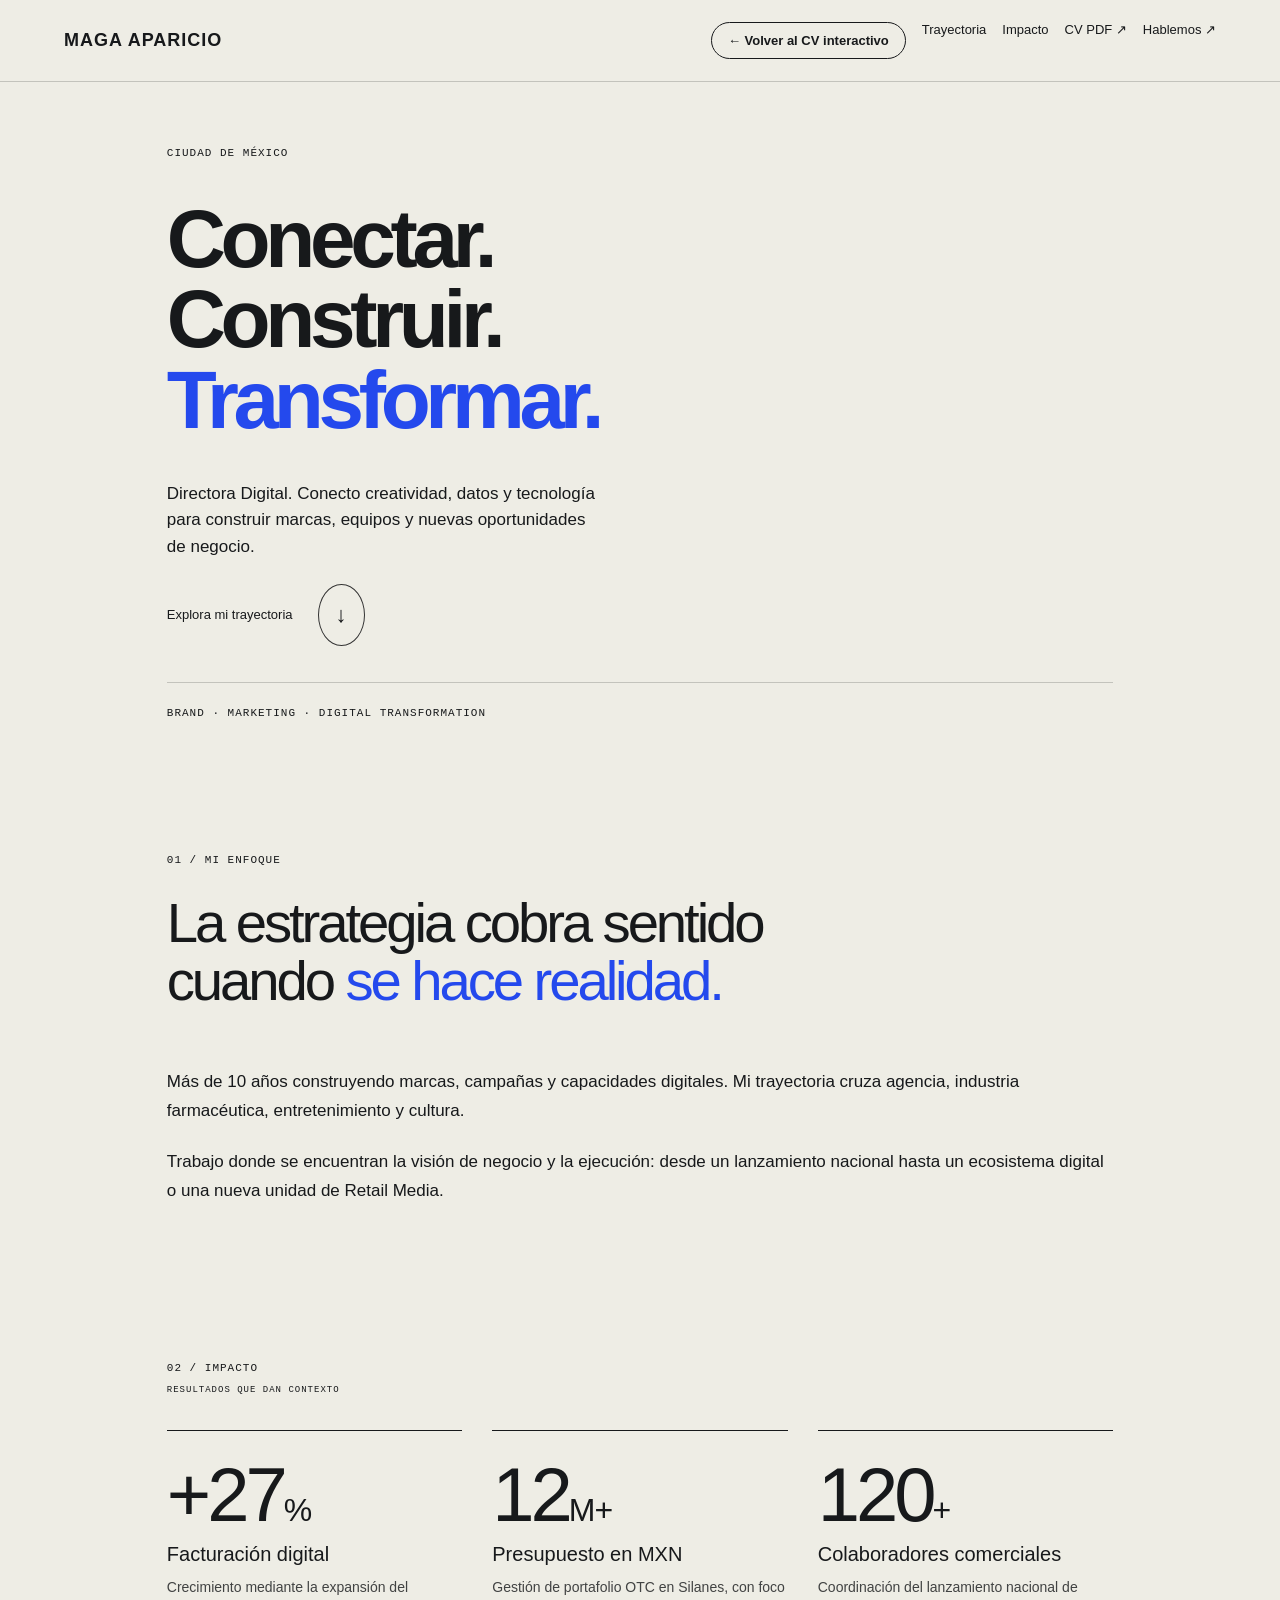
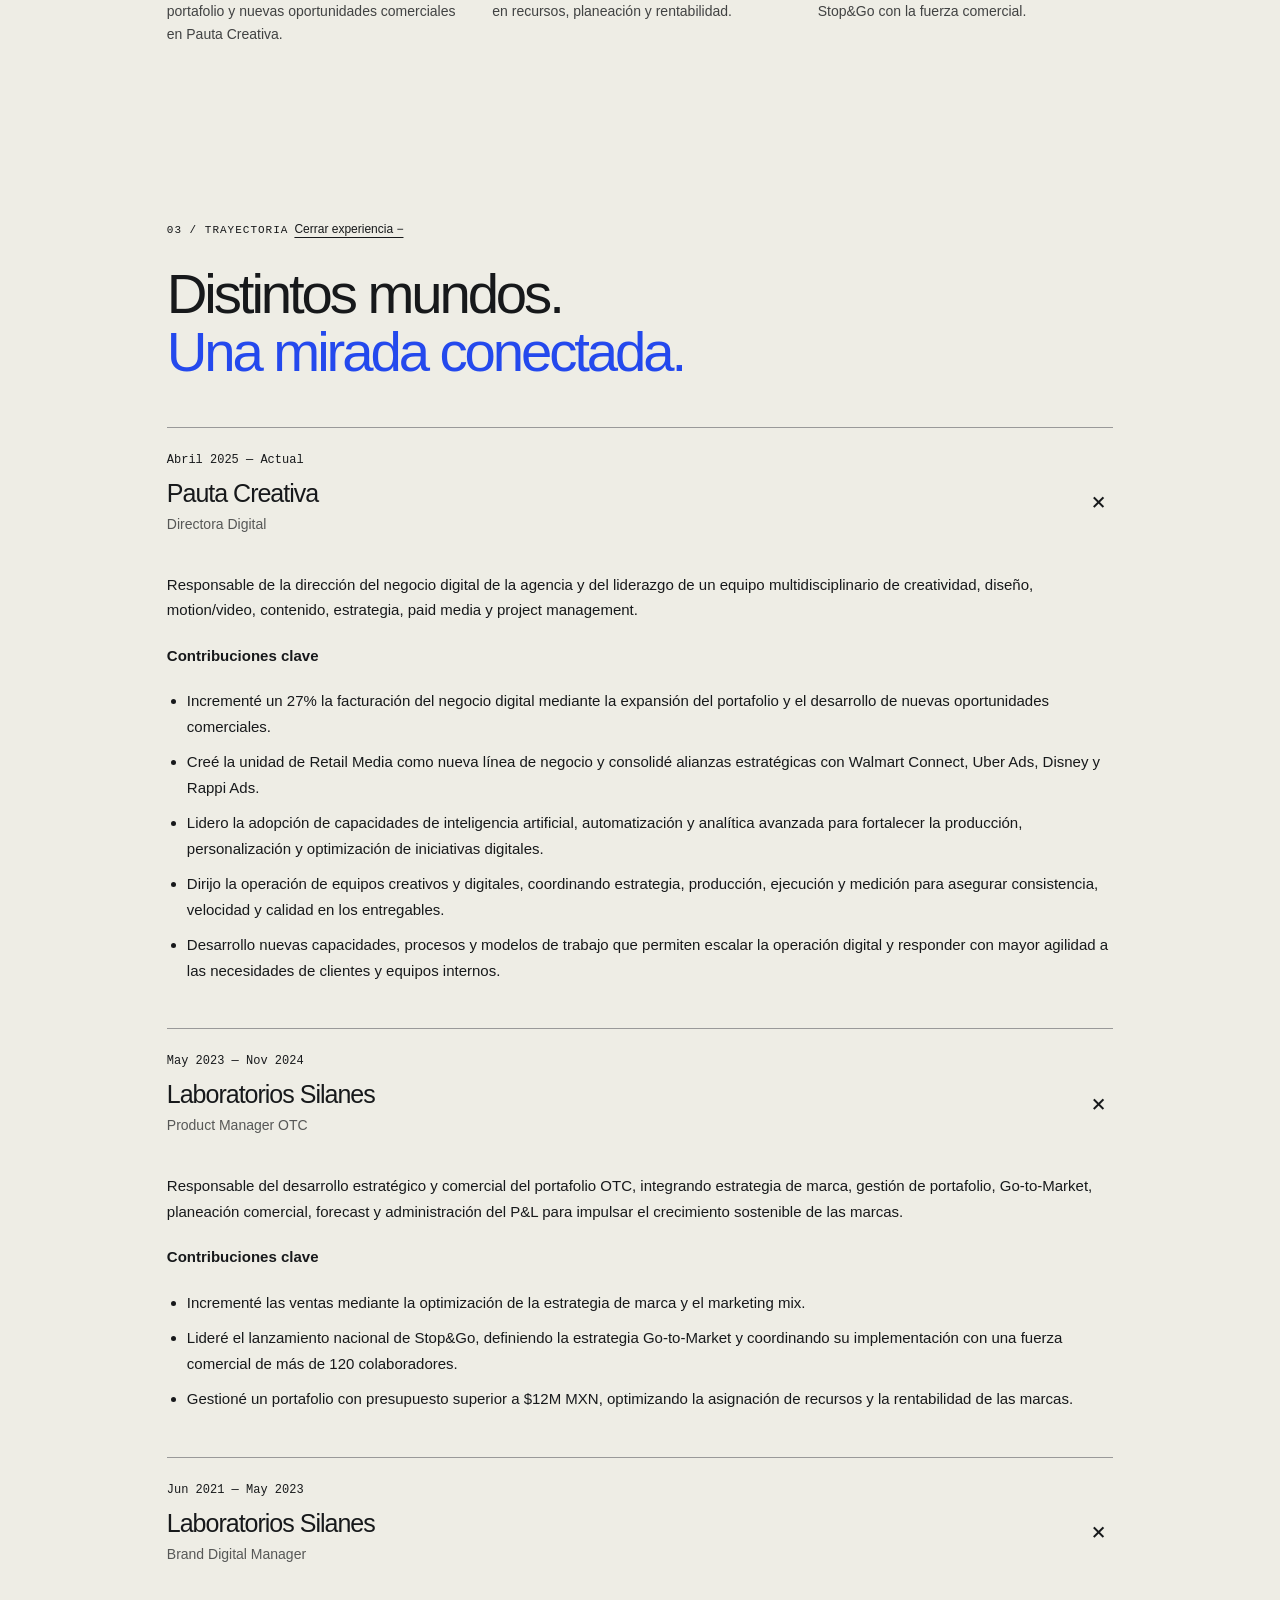
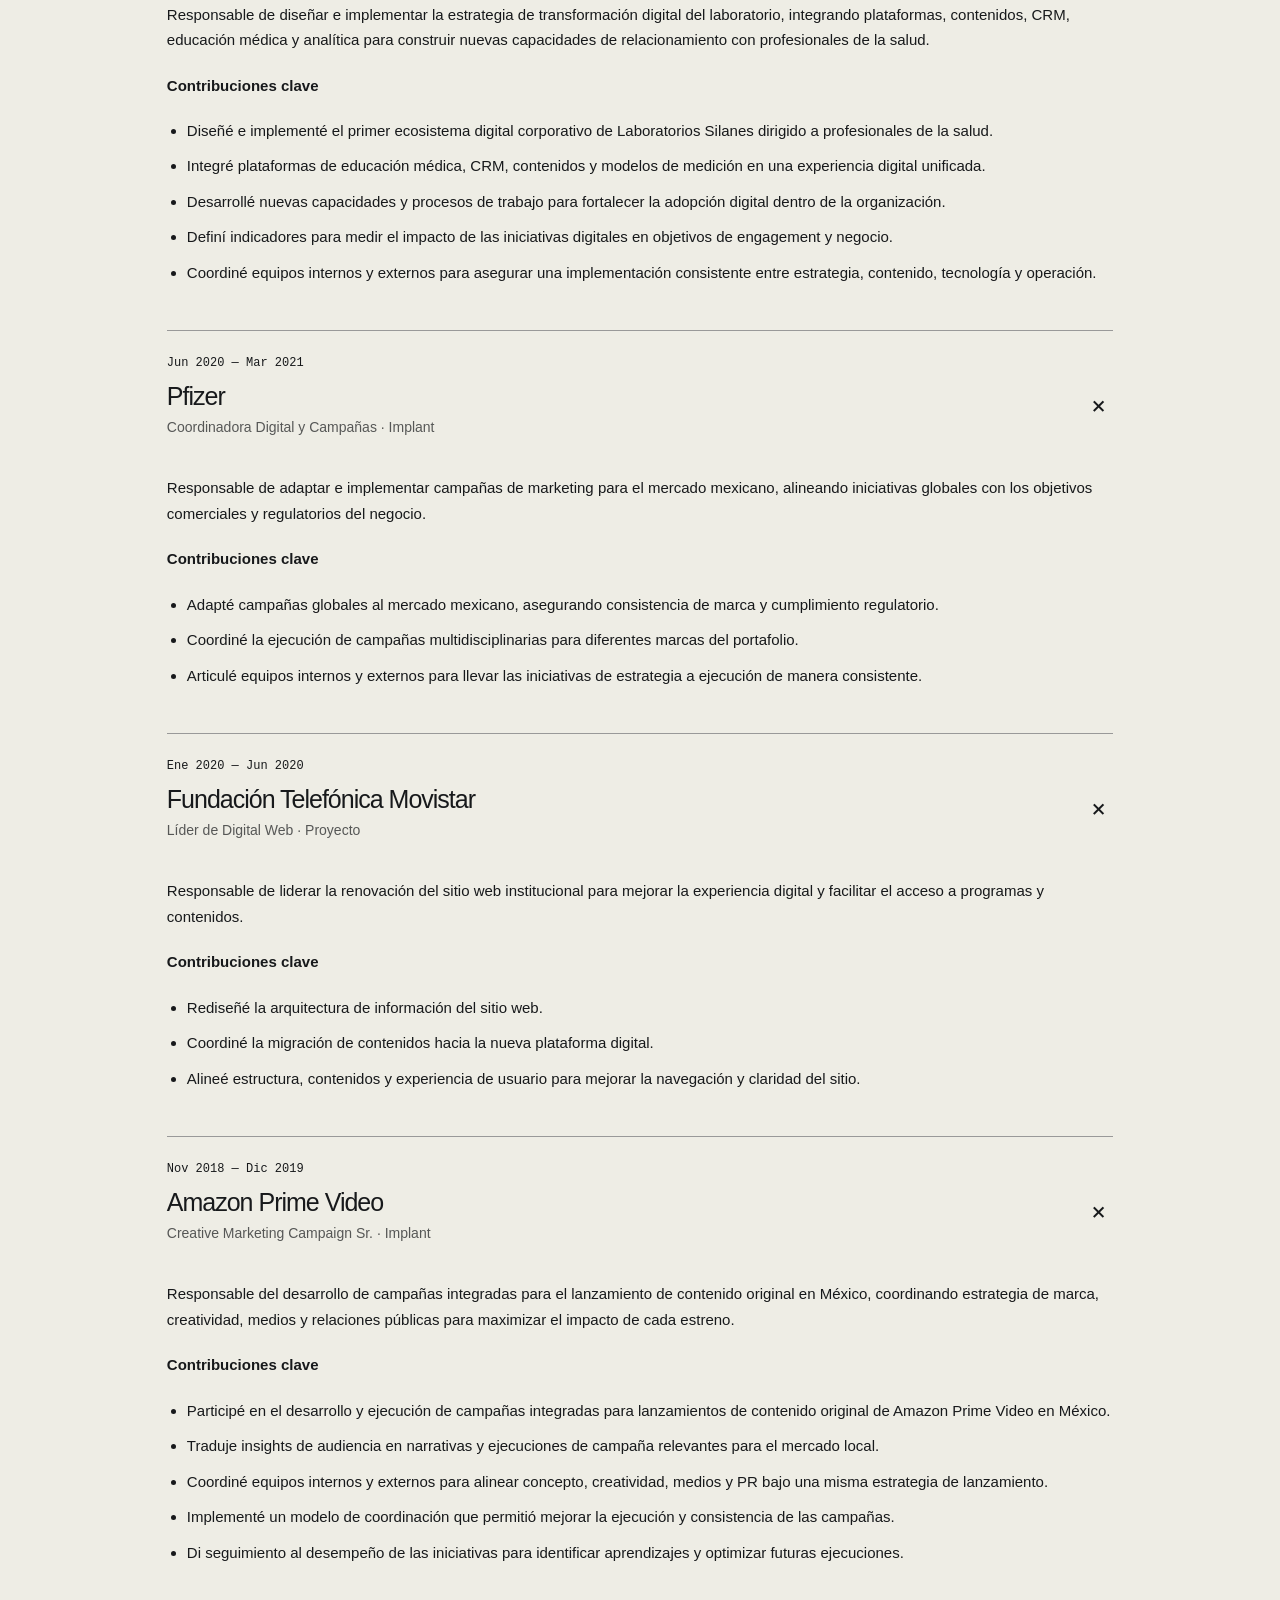
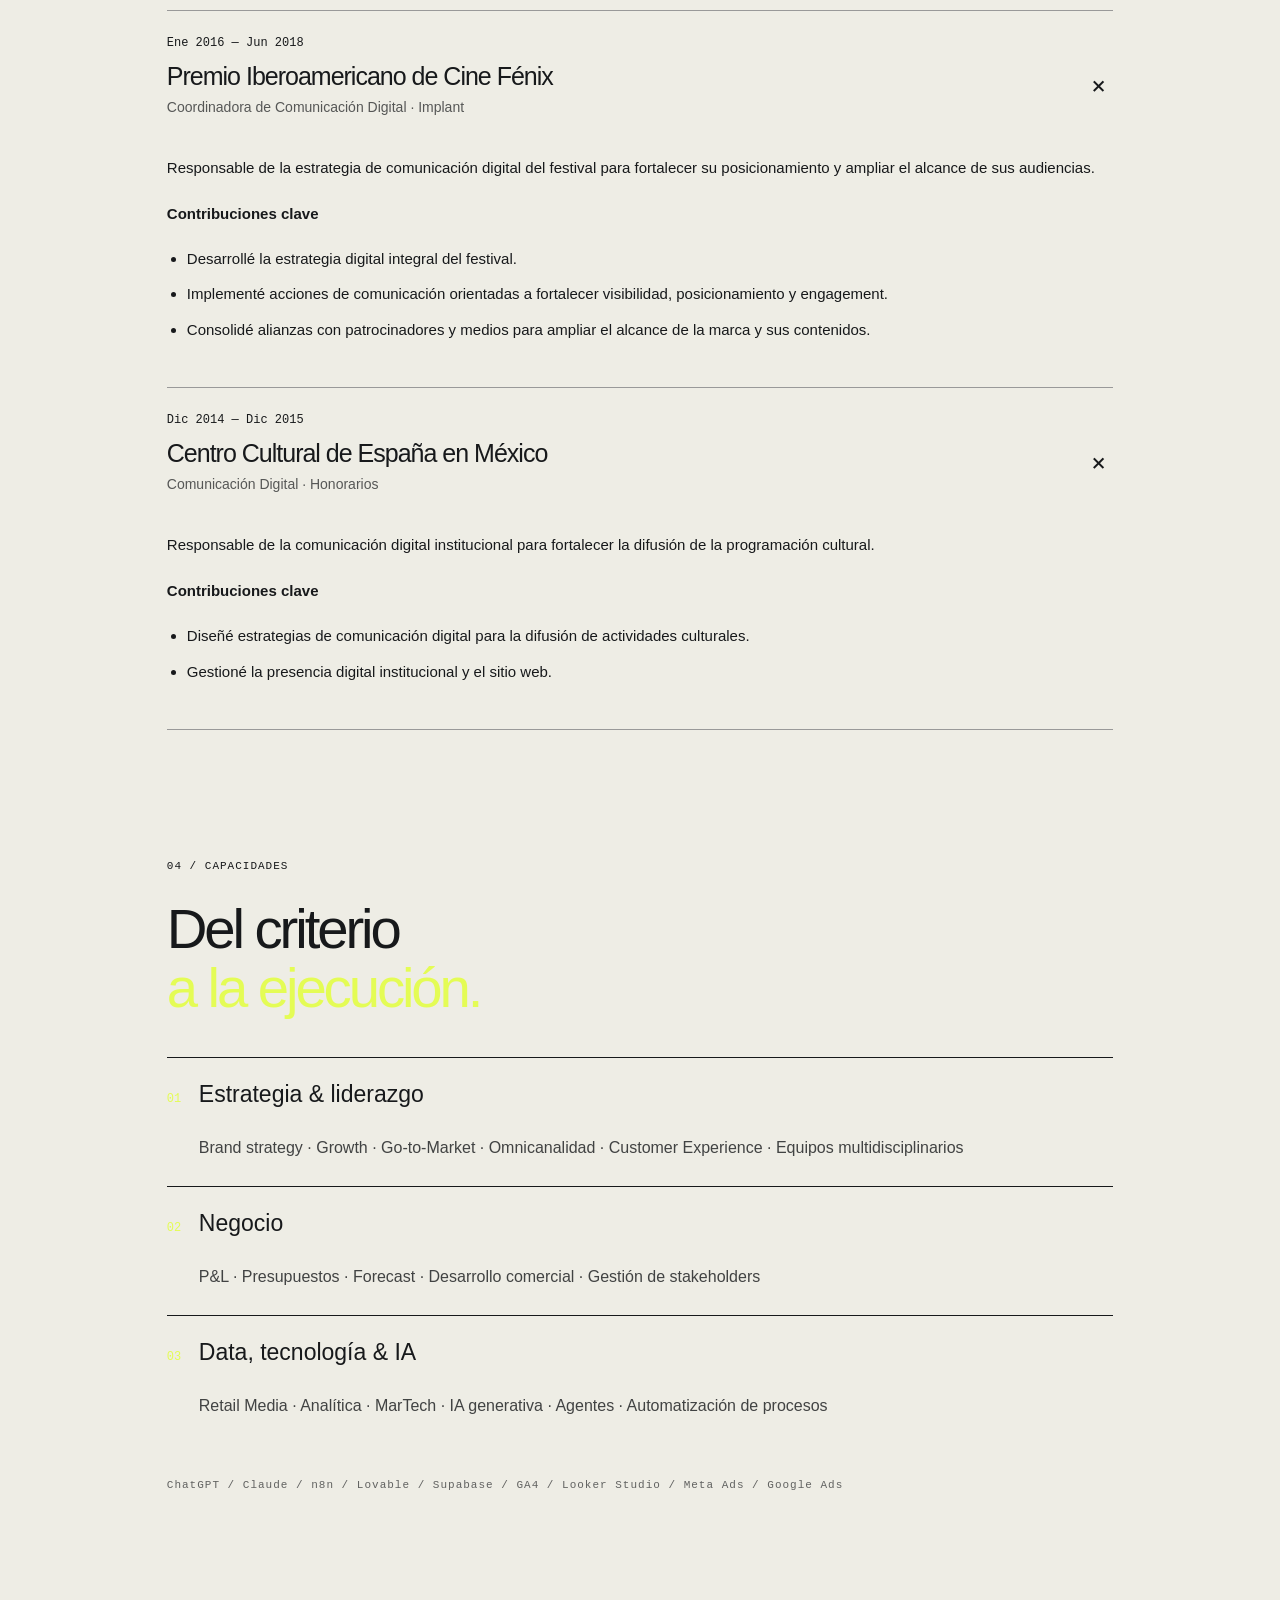
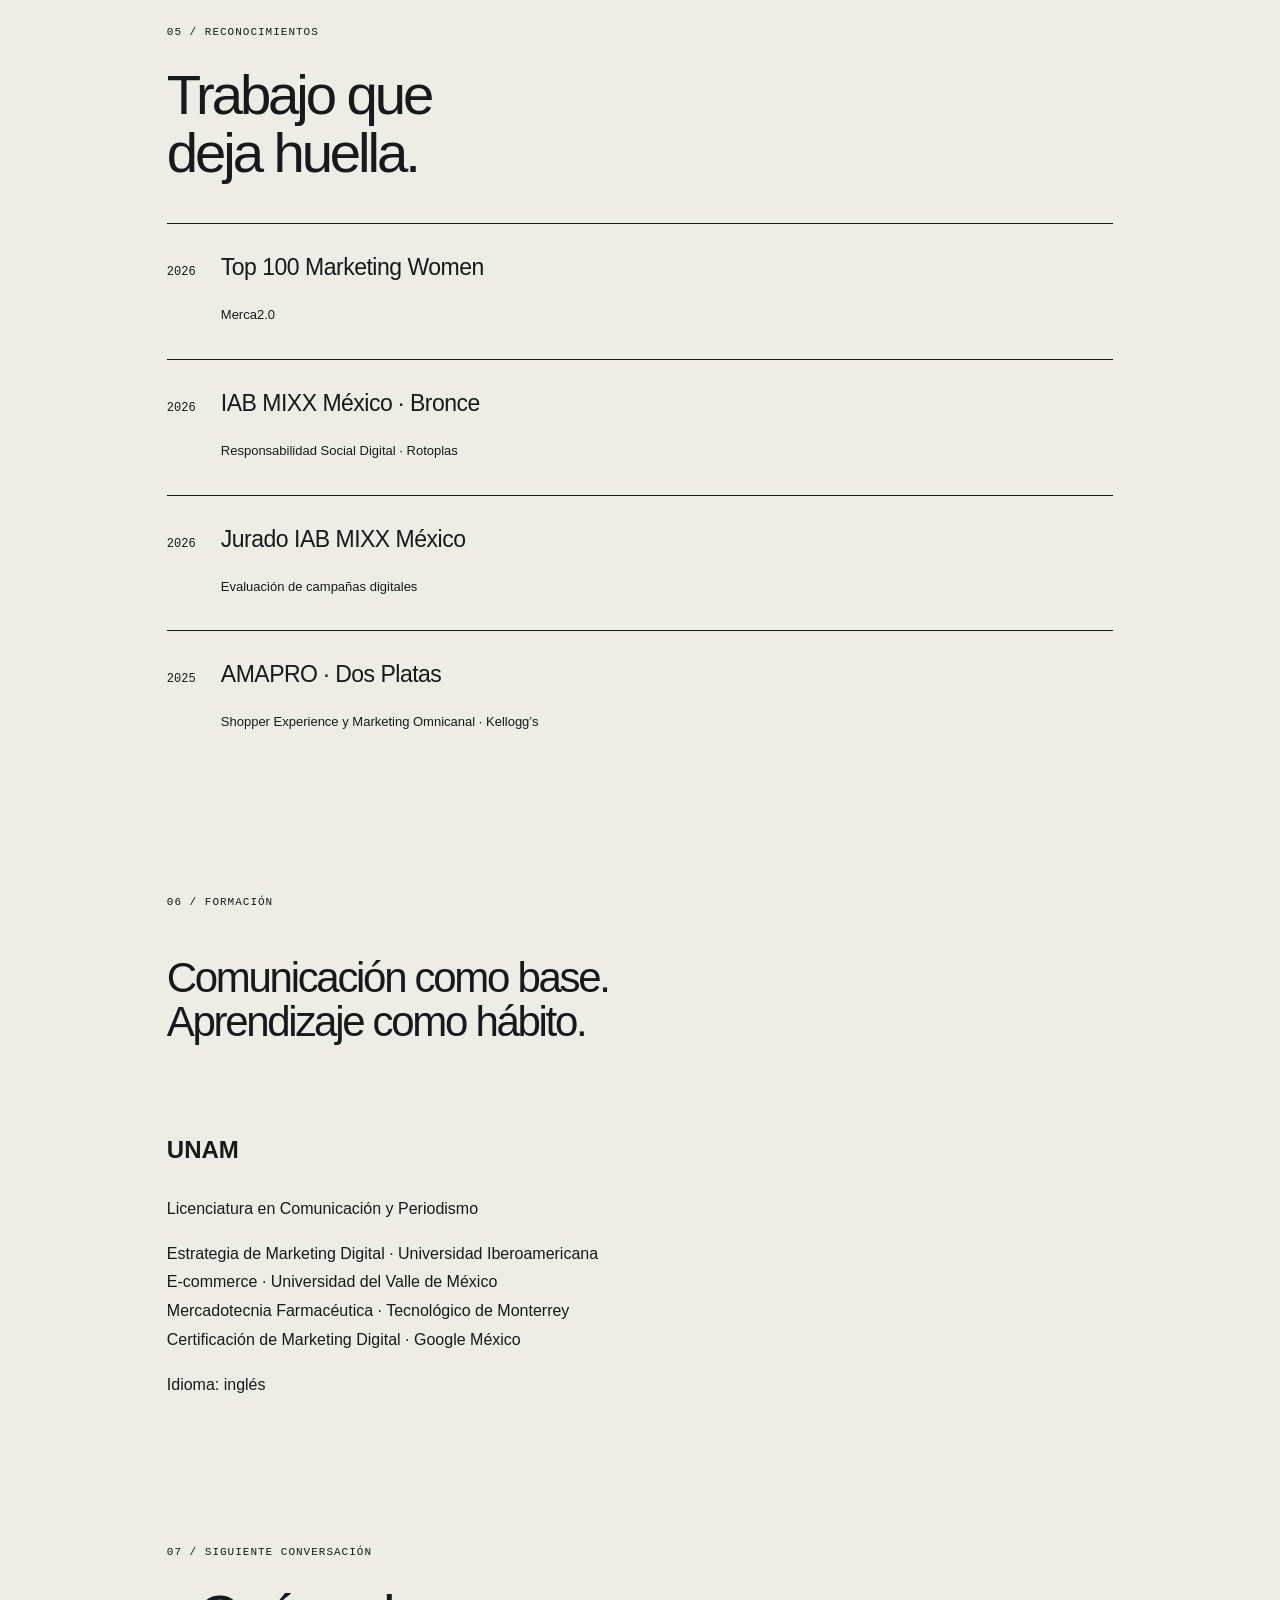
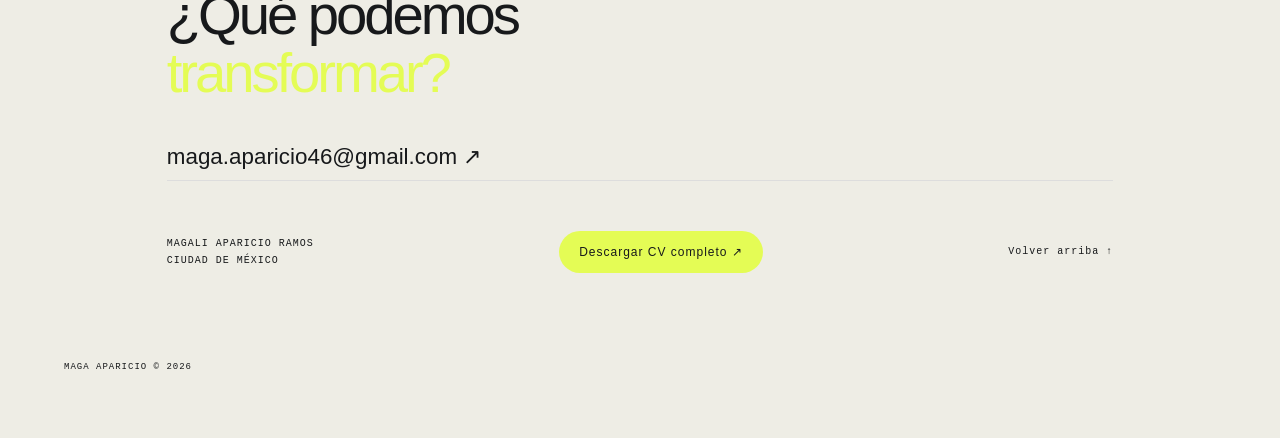
==== cv/index.html @ c17dc45f "Publicar CV interactivo de Maga Aparicio" ====
<!doctype html><html lang="es"><head><base href="../"><meta charset="UTF-8"><meta name="viewport" content="width=device-width, initial-scale=1"><meta name="description" content="Maga Aparicio. Liderazgo en marketing, negocio digital y transformación."><title>Maga Aparicio — Conectar para transformar</title><link rel="stylesheet" href="cv.css"></head><body><header><a href="#inicio" class="brand">MAGA APARICIO</a><nav><a class="back-interactive" href="index.html#hecho">← Volver al CV interactivo</a><a href="#experiencia">Trayectoria</a><a href="#impacto">Impacto</a><a href="Maga-Aparicio-CV.pdf" target="_blank" rel="noopener">CV PDF ↗</a><a href="#contacto">Hablemos ↗</a></nav><button id="motion" aria-pressed="false">Pausar 3D</button></header><div class="stage" id="scene" aria-hidden="true"><div class="fallback">✳</div><span class="node-label label-a">ESTRATEGIA</span><span class="node-label label-b">NEGOCIO</span><span class="node-label label-c">TECNOLOGÍA</span></div><div class="scroll-meter"><span id="chapter">CONECTAR</span><div><i id="progress"></i></div><span id="percent">0%</span></div><main><section class="hero" id="inicio"><div class="eyebrow">CIUDAD DE MÉXICO</div><h1>Conectar.<br>Construir.<br><em>Transformar.</em></h1><div class="hero-bottom"><p>Directora Digital. Conecto creatividad, datos y tecnología para construir marcas, equipos y nuevas oportunidades de negocio.</p><a class="round-link" href="#experiencia">Explora mi trayectoria <span>↓</span></a></div><div class="hero-foot"><span>BRAND · MARKETING · DIGITAL TRANSFORMATION</span><span>DESPLAZA PARA EXPLORAR ↓</span></div></section><section class="intro"><span class="kicker">01 / MI ENFOQUE</span><h2>La estrategia cobra sentido<br>cuando <em>se hace realidad.</em></h2><div class="intro-copy"><p>Más de 10 años construyendo marcas, campañas y capacidades digitales. Mi trayectoria cruza agencia, industria farmacéutica, entretenimiento y cultura.</p><p>Trabajo donde se encuentran la visión de negocio y la ejecución: desde un lanzamiento nacional hasta un ecosistema digital o una nueva unidad de Retail Media.</p></div></section><section id="impacto" class="impact"><div class="section-top"><span class="kicker">02 / IMPACTO</span><span>RESULTADOS QUE DAN CONTEXTO</span></div><div class="metrics"><article><strong>+27<span>%</span></strong><h3>Facturación digital</h3><p>Crecimiento mediante la expansión del portafolio y nuevas oportunidades comerciales en Pauta Creativa.</p></article><article><strong>12<span>M+</span></strong><h3>Presupuesto en MXN</h3><p>Gestión de portafolio OTC en Silanes, con foco en recursos, planeación y rentabilidad.</p></article><article><strong>120<span>+</span></strong><h3>Colaboradores comerciales</h3><p>Coordinación del lanzamiento nacional de Stop&Go con la fuerza comercial.</p></article></div></section><section id="experiencia" class="experience"><div class="section-top"><span class="kicker">03 / TRAYECTORIA</span><button class="text-button" id="expand">Cerrar experiencia −</button></div><h2>Distintos mundos.<br><em>Una mirada conectada.</em></h2><div id="timeline"></div></section><section class="capabilities"><span class="kicker">04 / CAPACIDADES</span><h2>Del criterio<br><em>a la ejecución.</em></h2><div class="skill-row"><span>01</span><h3>Estrategia & liderazgo</h3><p>Brand strategy · Growth · Go-to-Market · Omnicanalidad · Customer Experience · Equipos multidisciplinarios</p></div><div class="skill-row"><span>02</span><h3>Negocio</h3><p>P&L · Presupuestos · Forecast · Desarrollo comercial · Gestión de stakeholders</p></div><div class="skill-row"><span>03</span><h3>Data, tecnología & IA</h3><p>Retail Media · Analítica · MarTech · IA generativa · Agentes · Automatización de procesos</p></div><div class="tools">ChatGPT / Claude / n8n / Lovable / Supabase / GA4 / Looker Studio / Meta Ads / Google Ads</div></section><section class="recognition"><span class="kicker">05 / RECONOCIMIENTOS</span><h2>Trabajo que<br><em>deja huella.</em></h2><div class="award"><span>2026</span><h3>Top 100 Marketing Women</h3><p>Merca2.0</p></div><div class="award"><span>2026</span><h3>IAB MIXX México · Bronce</h3><p>Responsabilidad Social Digital · Rotoplas</p></div><div class="award"><span>2026</span><h3>Jurado IAB MIXX México</h3><p>Evaluación de campañas digitales</p></div><div class="award"><span>2025</span><h3>AMAPRO · Dos Platas</h3><p>Shopper Experience y Marketing Omnicanal · Kellogg’s</p></div></section><section class="education"><span class="kicker">06 / FORMACIÓN</span><h2>Comunicación como base.<br>Aprendizaje como hábito.</h2><div><h3>UNAM</h3><p>Licenciatura en Comunicación y Periodismo</p><p>Estrategia de Marketing Digital · Universidad Iberoamericana<br>E-commerce · Universidad del Valle de México<br>Mercadotecnia Farmacéutica · Tecnológico de Monterrey<br>Certificación de Marketing Digital · Google México</p><p>Idioma: inglés</p></div></section><section class="contact" id="contacto"><span class="kicker">07 / SIGUIENTE CONVERSACIÓN</span><h2>¿Qué podemos<br><em>transformar?</em></h2><a class="contact-link" href="mailto:maga.aparicio46@gmail.com">maga.aparicio46@gmail.com ↗</a><div class="contact-bottom"><span>MAGALI APARICIO RAMOS<br>CIUDAD DE MÉXICO</span><a class="download" href="Maga-Aparicio-CV.pdf" download>Descargar CV completo ↗</a><a href="#inicio">Volver arriba ↑</a></div></section></main><footer><span>MAGA APARICIO © 2026</span><span>ESTRATEGIA CON CRITERIO. EJECUCIÓN CON INTENCIÓN.</span></footer><script src="content.js"></script></body></html>
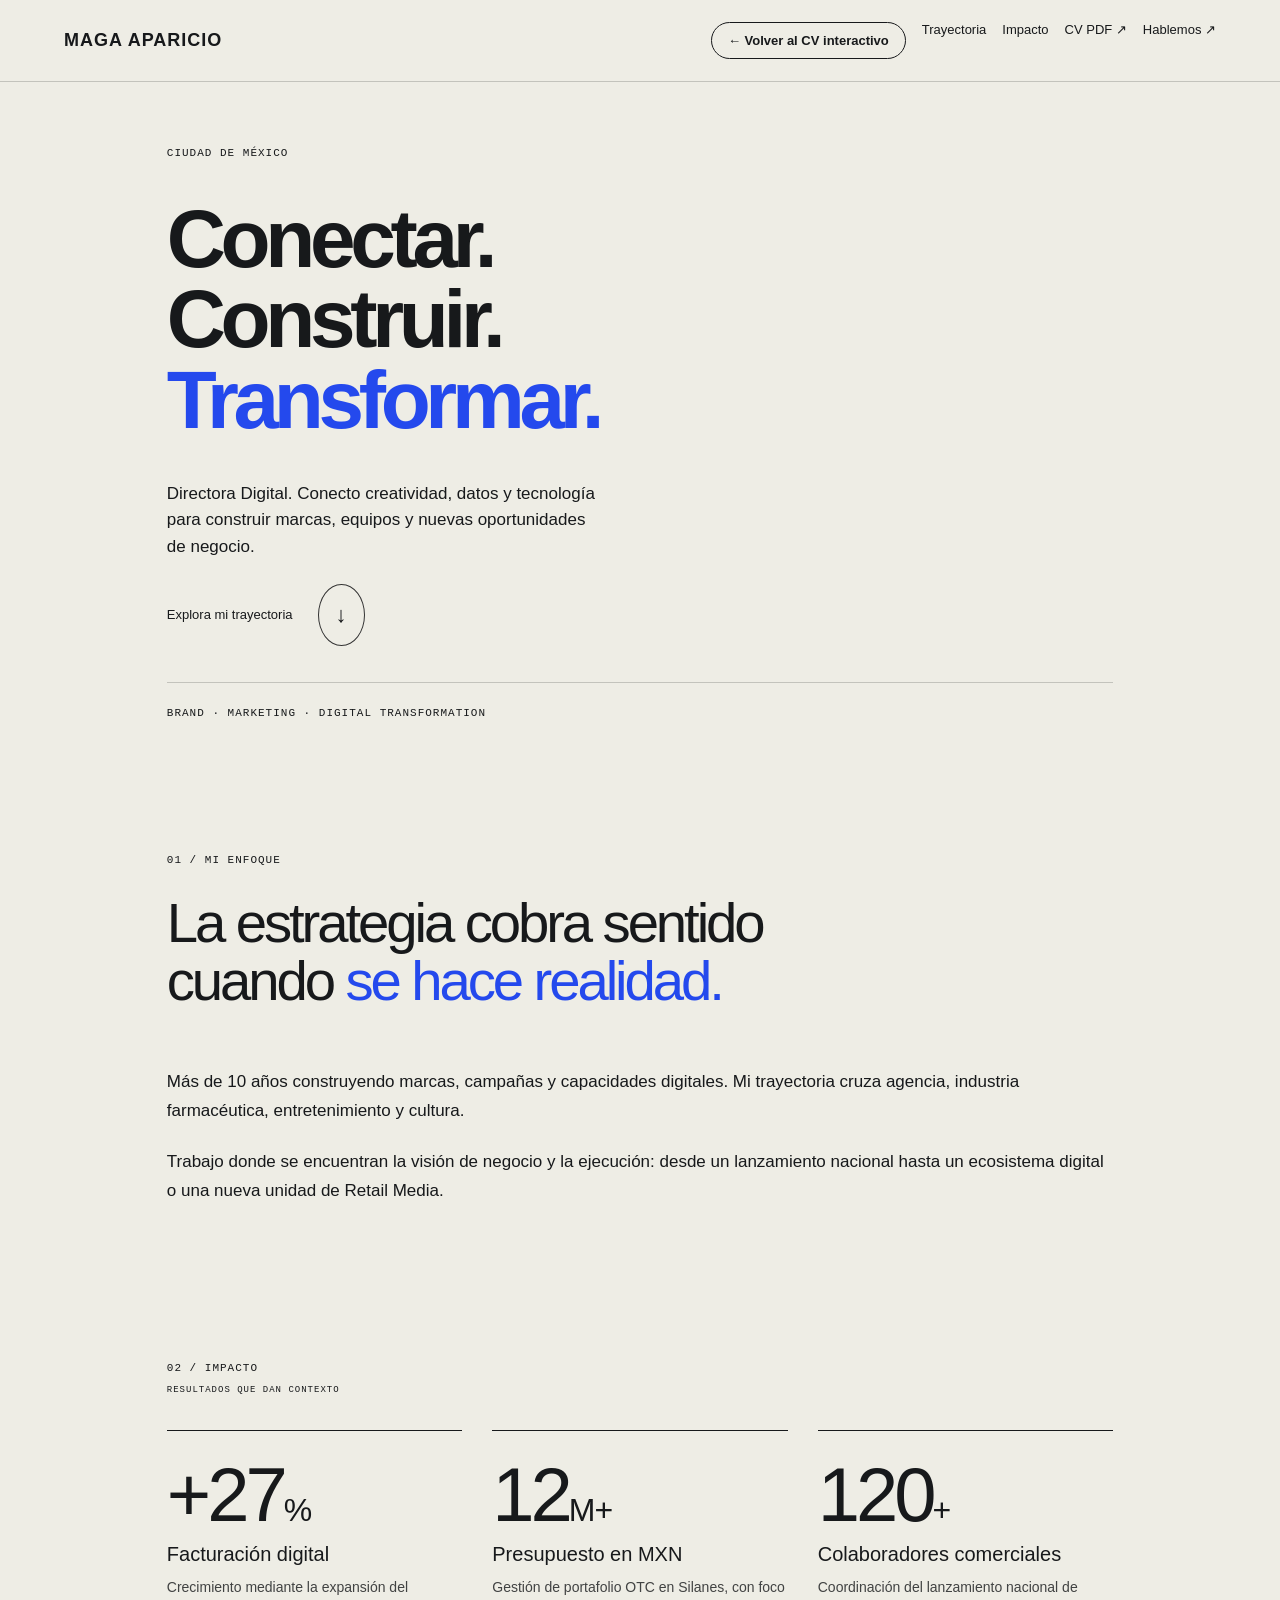
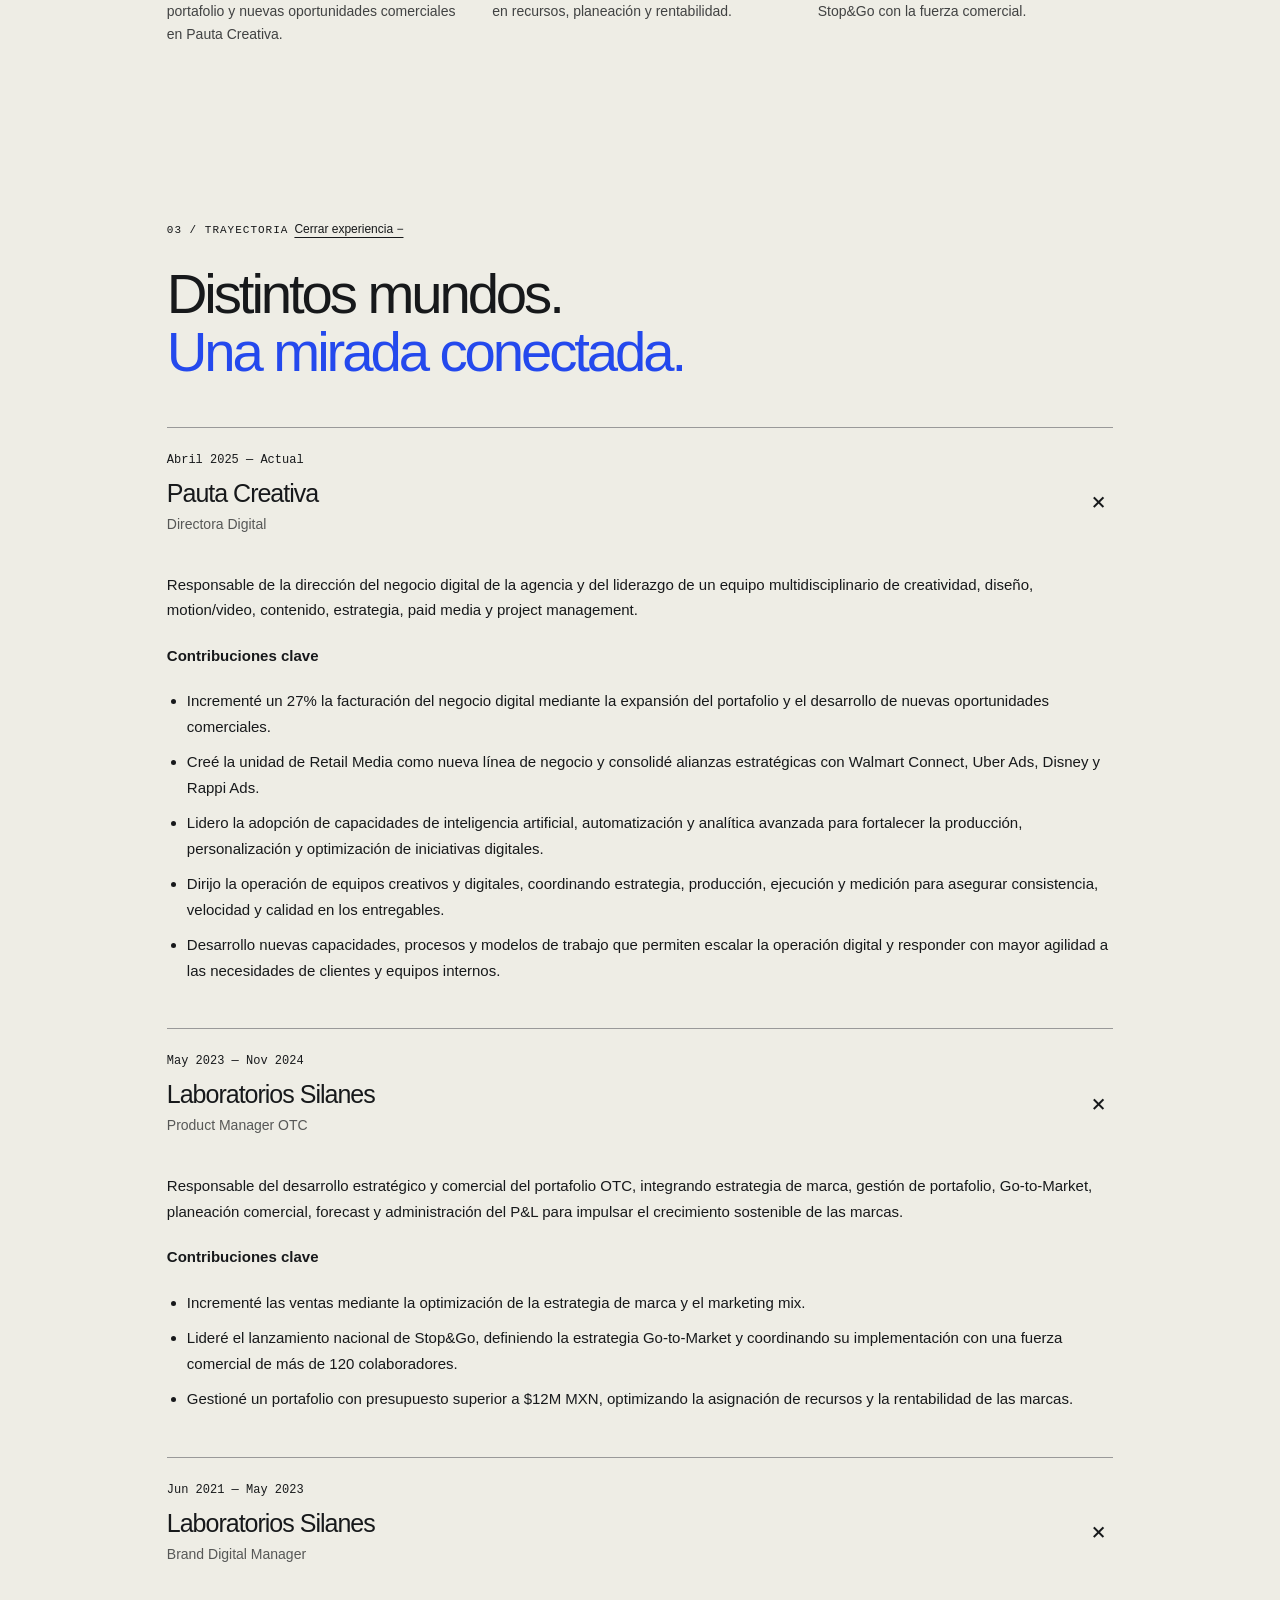
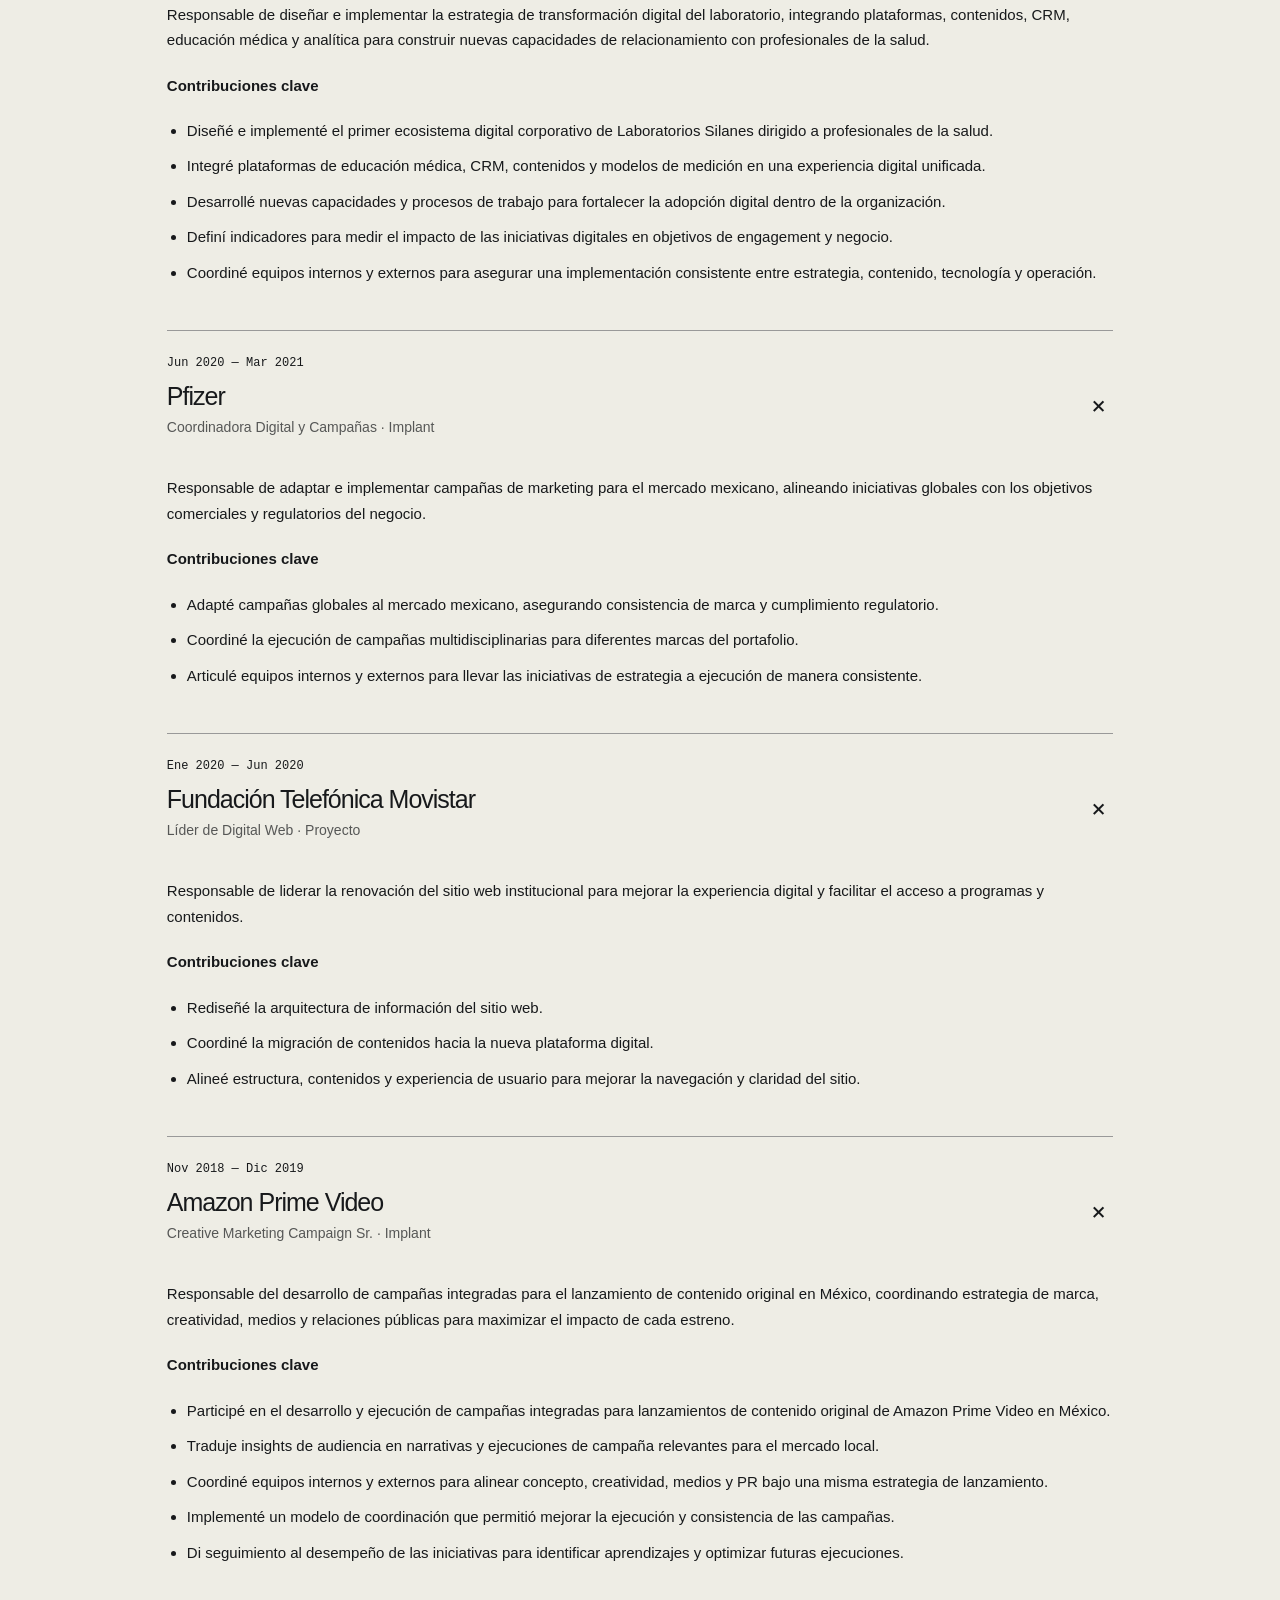
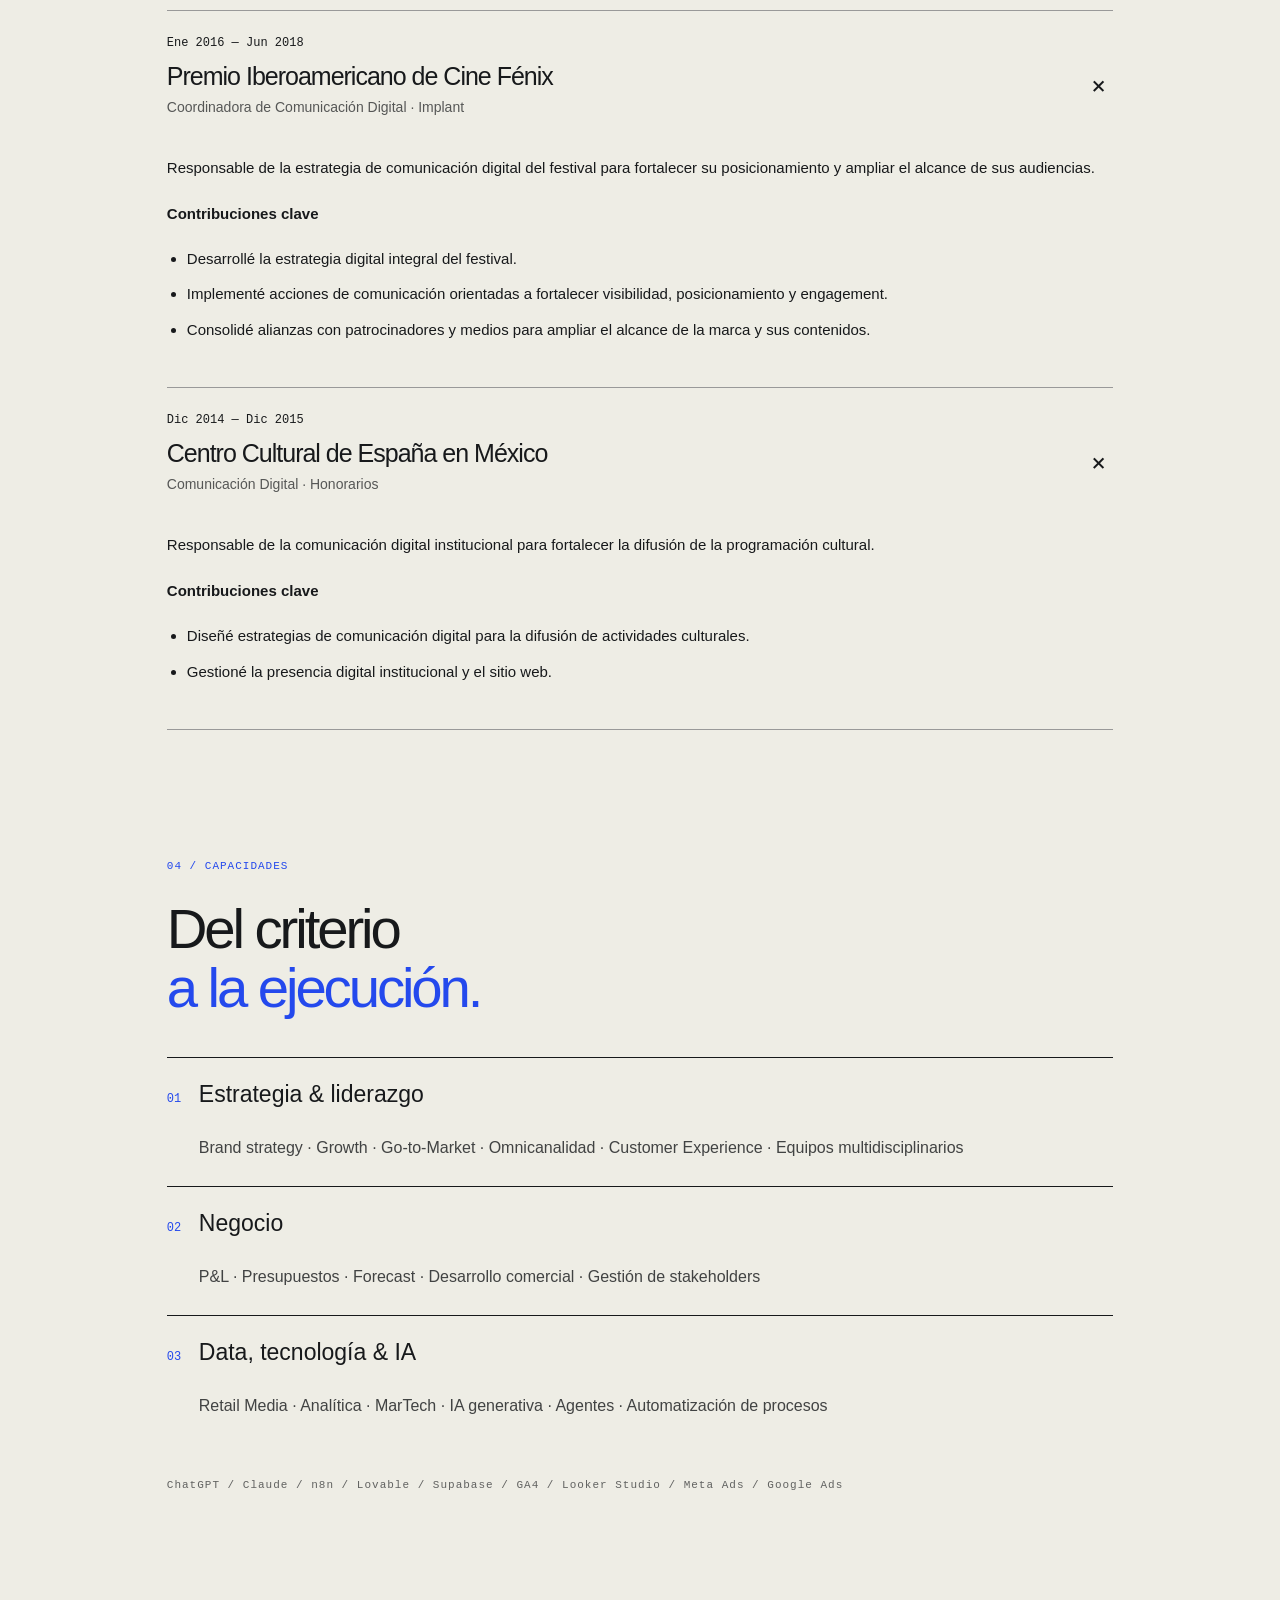
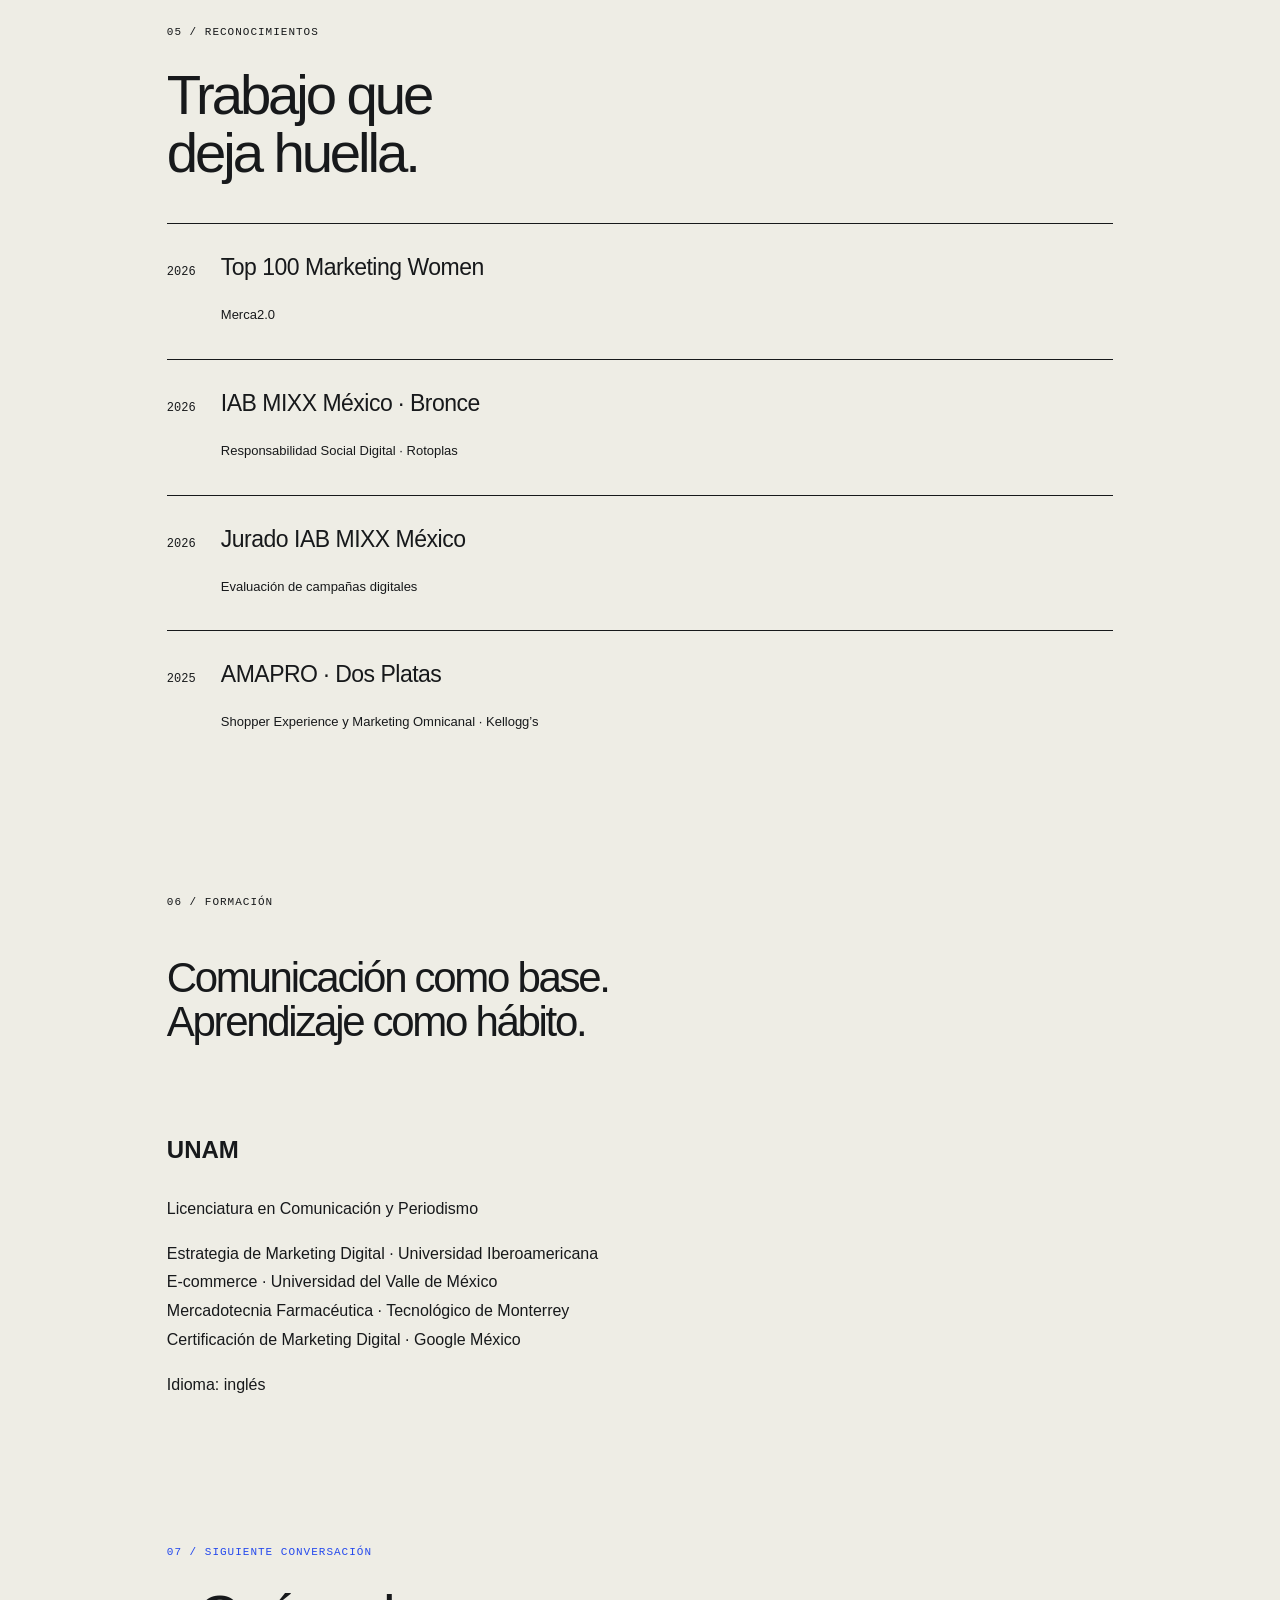
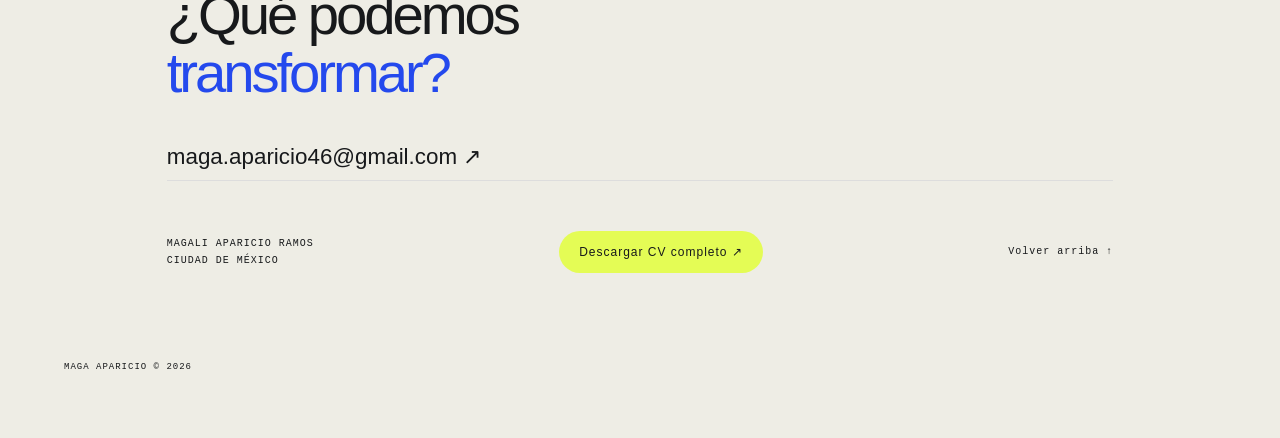
==== commit d5bdab7f: "Actualiza enlaces a la nueva versión del CV descargable" ====
--- a/cv/index.html
+++ b/cv/index.html
@@ -1 +1 @@
-<!doctype html><html lang="es"><head><base href="../"><meta charset="UTF-8"><meta name="viewport" content="width=device-width, initial-scale=1"><meta name="description" content="Maga Aparicio. Liderazgo en marketing, negocio digital y transformación."><title>Maga Aparicio — Conectar para transformar</title><link rel="stylesheet" href="cv.css"></head><body><header><a href="#inicio" class="brand">MAGA APARICIO</a><nav><a class="back-interactive" href="index.html#hecho">← Volver al CV interactivo</a><a href="#experiencia">Trayectoria</a><a href="#impacto">Impacto</a><a href="Maga-Aparicio-CV.pdf" target="_blank" rel="noopener">CV PDF ↗</a><a href="#contacto">Hablemos ↗</a></nav><button id="motion" aria-pressed="false">Pausar 3D</button></header><div class="stage" id="scene" aria-hidden="true"><div class="fallback">✳</div><span class="node-label label-a">ESTRATEGIA</span><span class="node-label label-b">NEGOCIO</span><span class="node-label label-c">TECNOLOGÍA</span></div><div class="scroll-meter"><span id="chapter">CONECTAR</span><div><i id="progress"></i></div><span id="percent">0%</span></div><main><section class="hero" id="inicio"><div class="eyebrow">CIUDAD DE MÉXICO</div><h1>Conectar.<br>Construir.<br><em>Transformar.</em></h1><div class="hero-bottom"><p>Directora Digital. Conecto creatividad, datos y tecnología para construir marcas, equipos y nuevas oportunidades de negocio.</p><a class="round-link" href="#experiencia">Explora mi trayectoria <span>↓</span></a></div><div class="hero-foot"><span>BRAND · MARKETING · DIGITAL TRANSFORMATION</span><span>DESPLAZA PARA EXPLORAR ↓</span></div></section><section class="intro"><span class="kicker">01 / MI ENFOQUE</span><h2>La estrategia cobra sentido<br>cuando <em>se hace realidad.</em></h2><div class="intro-copy"><p>Más de 10 años construyendo marcas, campañas y capacidades digitales. Mi trayectoria cruza agencia, industria farmacéutica, entretenimiento y cultura.</p><p>Trabajo donde se encuentran la visión de negocio y la ejecución: desde un lanzamiento nacional hasta un ecosistema digital o una nueva unidad de Retail Media.</p></div></section><section id="impacto" class="impact"><div class="section-top"><span class="kicker">02 / IMPACTO</span><span>RESULTADOS QUE DAN CONTEXTO</span></div><div class="metrics"><article><strong>+27<span>%</span></strong><h3>Facturación digital</h3><p>Crecimiento mediante la expansión del portafolio y nuevas oportunidades comerciales en Pauta Creativa.</p></article><article><strong>12<span>M+</span></strong><h3>Presupuesto en MXN</h3><p>Gestión de portafolio OTC en Silanes, con foco en recursos, planeación y rentabilidad.</p></article><article><strong>120<span>+</span></strong><h3>Colaboradores comerciales</h3><p>Coordinación del lanzamiento nacional de Stop&Go con la fuerza comercial.</p></article></div></section><section id="experiencia" class="experience"><div class="section-top"><span class="kicker">03 / TRAYECTORIA</span><button class="text-button" id="expand">Cerrar experiencia −</button></div><h2>Distintos mundos.<br><em>Una mirada conectada.</em></h2><div id="timeline"></div></section><section class="capabilities"><span class="kicker">04 / CAPACIDADES</span><h2>Del criterio<br><em>a la ejecución.</em></h2><div class="skill-row"><span>01</span><h3>Estrategia & liderazgo</h3><p>Brand strategy · Growth · Go-to-Market · Omnicanalidad · Customer Experience · Equipos multidisciplinarios</p></div><div class="skill-row"><span>02</span><h3>Negocio</h3><p>P&L · Presupuestos · Forecast · Desarrollo comercial · Gestión de stakeholders</p></div><div class="skill-row"><span>03</span><h3>Data, tecnología & IA</h3><p>Retail Media · Analítica · MarTech · IA generativa · Agentes · Automatización de procesos</p></div><div class="tools">ChatGPT / Claude / n8n / Lovable / Supabase / GA4 / Looker Studio / Meta Ads / Google Ads</div></section><section class="recognition"><span class="kicker">05 / RECONOCIMIENTOS</span><h2>Trabajo que<br><em>deja huella.</em></h2><div class="award"><span>2026</span><h3>Top 100 Marketing Women</h3><p>Merca2.0</p></div><div class="award"><span>2026</span><h3>IAB MIXX México · Bronce</h3><p>Responsabilidad Social Digital · Rotoplas</p></div><div class="award"><span>2026</span><h3>Jurado IAB MIXX México</h3><p>Evaluación de campañas digitales</p></div><div class="award"><span>2025</span><h3>AMAPRO · Dos Platas</h3><p>Shopper Experience y Marketing Omnicanal · Kellogg’s</p></div></section><section class="education"><span class="kicker">06 / FORMACIÓN</span><h2>Comunicación como base.<br>Aprendizaje como hábito.</h2><div><h3>UNAM</h3><p>Licenciatura en Comunicación y Periodismo</p><p>Estrategia de Marketing Digital · Universidad Iberoamericana<br>E-commerce · Universidad del Valle de México<br>Mercadotecnia Farmacéutica · Tecnológico de Monterrey<br>Certificación de Marketing Digital · Google México</p><p>Idioma: inglés</p></div></section><section class="contact" id="contacto"><span class="kicker">07 / SIGUIENTE CONVERSACIÓN</span><h2>¿Qué podemos<br><em>transformar?</em></h2><a class="contact-link" href="mailto:maga.aparicio46@gmail.com">maga.aparicio46@gmail.com ↗</a><div class="contact-bottom"><span>MAGALI APARICIO RAMOS<br>CIUDAD DE MÉXICO</span><a class="download" href="Maga-Aparicio-CV.pdf" download>Descargar CV completo ↗</a><a href="#inicio">Volver arriba ↑</a></div></section></main><footer><span>MAGA APARICIO © 2026</span><span>ESTRATEGIA CON CRITERIO. EJECUCIÓN CON INTENCIÓN.</span></footer><script src="content.js"></script></body></html>
+<!doctype html><html lang="es"><head><base href="../"><meta charset="UTF-8"><meta name="viewport" content="width=device-width, initial-scale=1"><meta name="description" content="Maga Aparicio. Liderazgo en marketing, negocio digital y transformación."><title>Maga Aparicio — Conectar para transformar</title><link rel="stylesheet" href="cv.css"></head><body><header><a href="#inicio" class="brand">MAGA APARICIO</a><nav><a class="back-interactive" href="index.html#hecho">← Volver al CV interactivo</a><a href="#experiencia">Trayectoria</a><a href="#impacto">Impacto</a><a href="Maga-Aparicio-CV.pdf?v=20261013-7" target="_blank" rel="noopener">CV PDF ↗</a><a href="#contacto">Hablemos ↗</a></nav><button id="motion" aria-pressed="false">Pausar 3D</button></header><div class="stage" id="scene" aria-hidden="true"><div class="fallback">✳</div><span class="node-label label-a">ESTRATEGIA</span><span class="node-label label-b">NEGOCIO</span><span class="node-label label-c">TECNOLOGÍA</span></div><div class="scroll-meter"><span id="chapter">CONECTAR</span><div><i id="progress"></i></div><span id="percent">0%</span></div><main><section class="hero" id="inicio"><div class="eyebrow">CIUDAD DE MÉXICO</div><h1>Conectar.<br>Construir.<br><em>Transformar.</em></h1><div class="hero-bottom"><p>Directora Digital. Conecto creatividad, datos y tecnología para construir marcas, equipos y nuevas oportunidades de negocio.</p><a class="round-link" href="#experiencia">Explora mi trayectoria <span>↓</span></a></div><div class="hero-foot"><span>BRAND · MARKETING · DIGITAL TRANSFORMATION</span><span>DESPLAZA PARA EXPLORAR ↓</span></div></section><section class="intro"><span class="kicker">01 / MI ENFOQUE</span><h2>La estrategia cobra sentido<br>cuando <em>se hace realidad.</em></h2><div class="intro-copy"><p>Más de 10 años construyendo marcas, campañas y capacidades digitales. Mi trayectoria cruza agencia, industria farmacéutica, entretenimiento y cultura.</p><p>Trabajo donde se encuentran la visión de negocio y la ejecución: desde un lanzamiento nacional hasta un ecosistema digital o una nueva unidad de Retail Media.</p></div></section><section id="impacto" class="impact"><div class="section-top"><span class="kicker">02 / IMPACTO</span><span>RESULTADOS QUE DAN CONTEXTO</span></div><div class="metrics"><article><strong>+27<span>%</span></strong><h3>Facturación digital</h3><p>Crecimiento mediante la expansión del portafolio y nuevas oportunidades comerciales en Pauta Creativa.</p></article><article><strong>12<span>M+</span></strong><h3>Presupuesto en MXN</h3><p>Gestión de portafolio OTC en Silanes, con foco en recursos, planeación y rentabilidad.</p></article><article><strong>120<span>+</span></strong><h3>Colaboradores comerciales</h3><p>Coordinación del lanzamiento nacional de Stop&Go con la fuerza comercial.</p></article></div></section><section id="experiencia" class="experience"><div class="section-top"><span class="kicker">03 / TRAYECTORIA</span><button class="text-button" id="expand">Cerrar experiencia −</button></div><h2>Distintos mundos.<br><em>Una mirada conectada.</em></h2><div id="timeline"></div></section><section class="capabilities"><span class="kicker">04 / CAPACIDADES</span><h2>Del criterio<br><em>a la ejecución.</em></h2><div class="skill-row"><span>01</span><h3>Estrategia & liderazgo</h3><p>Brand strategy · Growth · Go-to-Market · Omnicanalidad · Customer Experience · Equipos multidisciplinarios</p></div><div class="skill-row"><span>02</span><h3>Negocio</h3><p>P&L · Presupuestos · Forecast · Desarrollo comercial · Gestión de stakeholders</p></div><div class="skill-row"><span>03</span><h3>Data, tecnología & IA</h3><p>Retail Media · Analítica · MarTech · IA generativa · Agentes · Automatización de procesos</p></div><div class="tools">ChatGPT / Claude / n8n / Lovable / Supabase / GA4 / Looker Studio / Meta Ads / Google Ads</div></section><section class="recognition"><span class="kicker">05 / RECONOCIMIENTOS</span><h2>Trabajo que<br><em>deja huella.</em></h2><div class="award"><span>2026</span><h3>Top 100 Marketing Women</h3><p>Merca2.0</p></div><div class="award"><span>2026</span><h3>IAB MIXX México · Bronce</h3><p>Responsabilidad Social Digital · Rotoplas</p></div><div class="award"><span>2026</span><h3>Jurado IAB MIXX México</h3><p>Evaluación de campañas digitales</p></div><div class="award"><span>2025</span><h3>AMAPRO · Dos Platas</h3><p>Shopper Experience y Marketing Omnicanal · Kellogg’s</p></div></section><section class="education"><span class="kicker">06 / FORMACIÓN</span><h2>Comunicación como base.<br>Aprendizaje como hábito.</h2><div><h3>UNAM</h3><p>Licenciatura en Comunicación y Periodismo</p><p>Estrategia de Marketing Digital · Universidad Iberoamericana<br>E-commerce · Universidad del Valle de México<br>Mercadotecnia Farmacéutica · Tecnológico de Monterrey<br>Certificación de Marketing Digital · Google México</p><p>Idioma: inglés</p></div></section><section class="contact" id="contacto"><span class="kicker">07 / SIGUIENTE CONVERSACIÓN</span><h2>¿Qué podemos<br><em>transformar?</em></h2><a class="contact-link" href="mailto:maga.aparicio46@gmail.com">maga.aparicio46@gmail.com ↗</a><div class="contact-bottom"><span>MAGALI APARICIO RAMOS<br>CIUDAD DE MÉXICO</span><a class="download" href="Maga-Aparicio-CV.pdf?v=20261013-7" download>Descargar CV completo ↗</a><a href="#inicio">Volver arriba ↑</a></div></section></main><footer><span>MAGA APARICIO © 2026</span><span>ESTRATEGIA CON CRITERIO. EJECUCIÓN CON INTENCIÓN.</span></footer><script src="content.js"></script></body></html>
